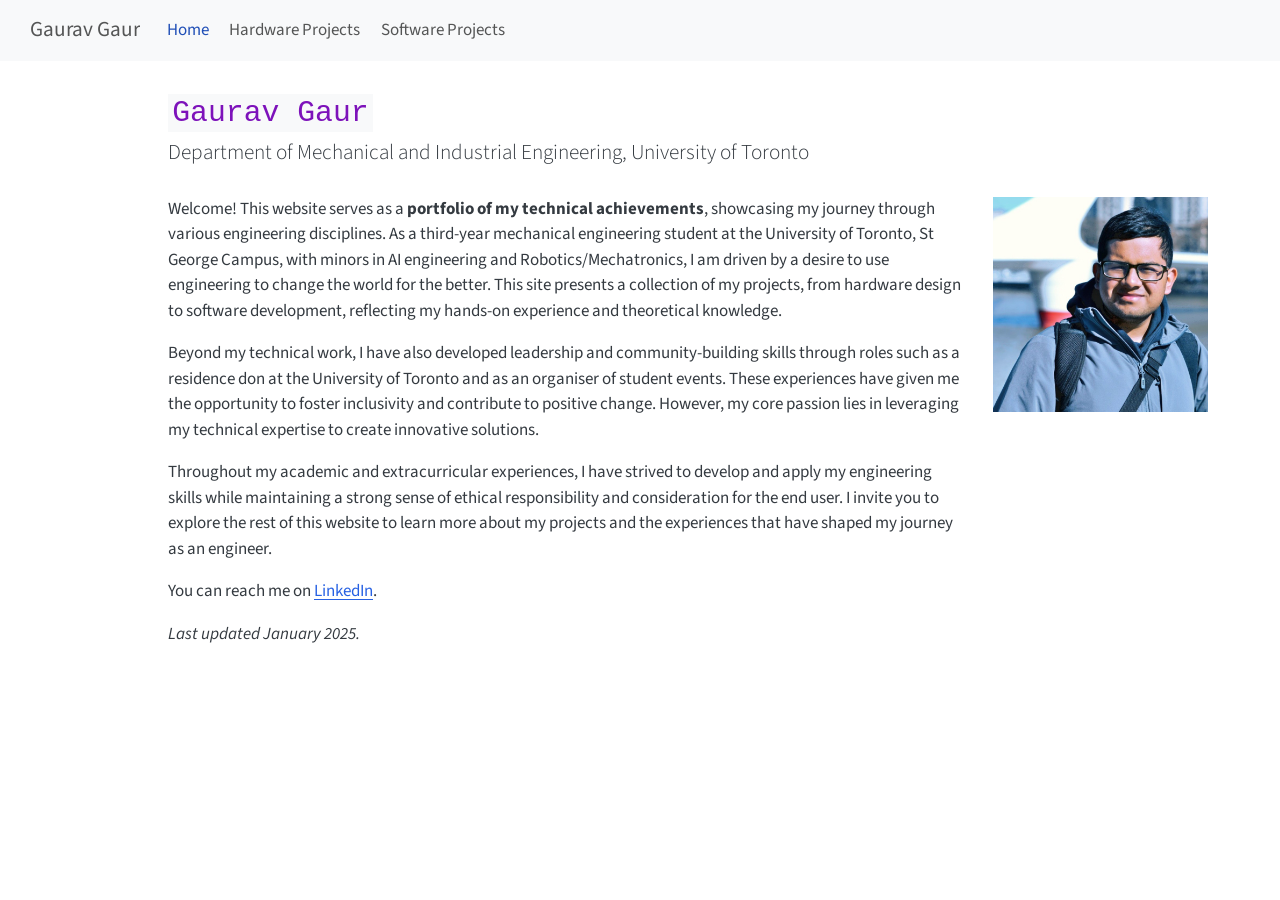
==== index.html @ c1fe20f4 "Website V0" ====
<!DOCTYPE html>
<html xmlns="http://www.w3.org/1999/xhtml" lang="en" xml:lang="en"><head>

<meta charset="utf-8">
<meta name="generator" content="quarto-1.6.39">

<meta name="viewport" content="width=device-width, initial-scale=1.0, user-scalable=yes">


<title>Gaurav Gaur – Gaurav Gaur</title>
<style>
code{white-space: pre-wrap;}
span.smallcaps{font-variant: small-caps;}
div.columns{display: flex; gap: min(4vw, 1.5em);}
div.column{flex: auto; overflow-x: auto;}
div.hanging-indent{margin-left: 1.5em; text-indent: -1.5em;}
ul.task-list{list-style: none;}
ul.task-list li input[type="checkbox"] {
  width: 0.8em;
  margin: 0 0.8em 0.2em -1em; /* quarto-specific, see https://github.com/quarto-dev/quarto-cli/issues/4556 */ 
  vertical-align: middle;
}
</style>


<script src="site_libs/quarto-nav/quarto-nav.js"></script>
<script src="site_libs/quarto-nav/headroom.min.js"></script>
<script src="site_libs/clipboard/clipboard.min.js"></script>
<script src="site_libs/quarto-search/autocomplete.umd.js"></script>
<script src="site_libs/quarto-search/fuse.min.js"></script>
<script src="site_libs/quarto-search/quarto-search.js"></script>
<meta name="quarto:offset" content="./">
<script src="site_libs/quarto-html/quarto.js"></script>
<script src="site_libs/quarto-html/popper.min.js"></script>
<script src="site_libs/quarto-html/tippy.umd.min.js"></script>
<script src="site_libs/quarto-html/anchor.min.js"></script>
<link href="site_libs/quarto-html/tippy.css" rel="stylesheet">
<link href="site_libs/quarto-html/quarto-syntax-highlighting-e26003cea8cd680ca0c55a263523d882.css" rel="stylesheet" id="quarto-text-highlighting-styles">
<script src="site_libs/bootstrap/bootstrap.min.js"></script>
<link href="site_libs/bootstrap/bootstrap-icons.css" rel="stylesheet">
<link href="site_libs/bootstrap/bootstrap-efa7e98065a4cd6c620c8244014e517a.min.css" rel="stylesheet" append-hash="true" id="quarto-bootstrap" data-mode="light">
<script id="quarto-search-options" type="application/json">{
  "location": "navbar",
  "copy-button": false,
  "collapse-after": 3,
  "panel-placement": "end",
  "type": "overlay",
  "limit": 50,
  "keyboard-shortcut": [
    "f",
    "/",
    "s"
  ],
  "show-item-context": false,
  "language": {
    "search-no-results-text": "No results",
    "search-matching-documents-text": "matching documents",
    "search-copy-link-title": "Copy link to search",
    "search-hide-matches-text": "Hide additional matches",
    "search-more-match-text": "more match in this document",
    "search-more-matches-text": "more matches in this document",
    "search-clear-button-title": "Clear",
    "search-text-placeholder": "",
    "search-detached-cancel-button-title": "Cancel",
    "search-submit-button-title": "Submit",
    "search-label": "Search"
  }
}</script>


<link rel="stylesheet" href="styles.css">
<meta property="og:title" content="Gaurav Gaur – Gaurav Gaur">
<meta property="og:description" content="Department of Mechanical and Industrial Engineering, University of Toronto">
<meta property="og:image" content="https://1gaurg1.github.io/design docs/images/pfp.jpeg">
<meta property="og:site_name" content="Gaurav Gaur">
</head>

<body class="nav-fixed">

<div id="quarto-search-results"></div>
  <header id="quarto-header" class="headroom fixed-top">
    <nav class="navbar navbar-expand-lg " data-bs-theme="dark">
      <div class="navbar-container container-fluid">
      <div class="navbar-brand-container mx-auto">
    <a class="navbar-brand" href="./index.html">
    <span class="navbar-title">Gaurav Gaur</span>
    </a>
  </div>
            <div id="quarto-search" class="" title="Search"></div>
          <button class="navbar-toggler" type="button" data-bs-toggle="collapse" data-bs-target="#navbarCollapse" aria-controls="navbarCollapse" role="menu" aria-expanded="false" aria-label="Toggle navigation" onclick="if (window.quartoToggleHeadroom) { window.quartoToggleHeadroom(); }">
  <span class="navbar-toggler-icon"></span>
</button>
          <div class="collapse navbar-collapse" id="navbarCollapse">
            <ul class="navbar-nav navbar-nav-scroll me-auto">
  <li class="nav-item">
    <a class="nav-link active" href="./index.html" aria-current="page"> 
<span class="menu-text">Home</span></a>
  </li>  
  <li class="nav-item">
    <a class="nav-link" href="./hardware.html"> 
<span class="menu-text">Hardware Projects</span></a>
  </li>  
  <li class="nav-item">
    <a class="nav-link" href="./software.html"> 
<span class="menu-text">Software Projects</span></a>
  </li>  
</ul>
          </div> <!-- /navcollapse -->
            <div class="quarto-navbar-tools">
</div>
      </div> <!-- /container-fluid -->
    </nav>
</header>
<!-- content -->
<div id="quarto-content" class="quarto-container page-columns page-rows-contents page-layout-article page-navbar">
<!-- sidebar -->
<!-- margin-sidebar -->
    <div id="quarto-margin-sidebar" class="sidebar margin-sidebar zindex-bottom">
        
    </div>
<!-- main -->
<main class="content page-columns page-full" id="quarto-document-content">

<header id="title-block-header" class="quarto-title-block default">
<div class="quarto-title">
<h1 class="title"><code>Gaurav Gaur</code></h1>
<p class="subtitle lead">Department of Mechanical and Industrial Engineering, University of Toronto</p>
</div>



<div class="quarto-title-meta">

    
  
    
  </div>
  


</header>


<p>Welcome! This website serves as a <strong>portfolio of my technical achievements</strong>, showcasing my journey through various engineering disciplines. As a third-year mechanical engineering student at the University of Toronto, St George Campus, with minors in AI engineering and Robotics/Mechatronics, I am driven by a desire to use engineering to change the world for the better. This site presents a collection of my projects, from hardware design to software development, reflecting my hands-on experience and theoretical knowledge.</p>

<div class="no-row-height column-margin column-container"><div class="">
<p><img src="design docs/images/pfp.jpeg" class="img-fluid"></p>
</div></div><p>Beyond my technical work, I have also developed leadership and community-building skills through roles such as a residence don at the University of Toronto and as an organiser of student events. These experiences have given me the opportunity to foster inclusivity and contribute to positive change. However, my core passion lies in leveraging my technical expertise to create innovative solutions.</p>
<p>Throughout my academic and extracurricular experiences, I have strived to develop and apply my engineering skills while maintaining a strong sense of ethical responsibility and consideration for the end user. I invite you to explore the rest of this website to learn more about my projects and the experiences that have shaped my journey as an engineer.</p>
<p>You can reach me on <a href="https://www.linkedin.com/in/gaurav-gaur-611779281/">LinkedIn</a>.</p>
<p><em>Last updated January 2025.</em></p>



</main> <!-- /main -->
<script id="quarto-html-after-body" type="application/javascript">
window.document.addEventListener("DOMContentLoaded", function (event) {
  const toggleBodyColorMode = (bsSheetEl) => {
    const mode = bsSheetEl.getAttribute("data-mode");
    const bodyEl = window.document.querySelector("body");
    if (mode === "dark") {
      bodyEl.classList.add("quarto-dark");
      bodyEl.classList.remove("quarto-light");
    } else {
      bodyEl.classList.add("quarto-light");
      bodyEl.classList.remove("quarto-dark");
    }
  }
  const toggleBodyColorPrimary = () => {
    const bsSheetEl = window.document.querySelector("link#quarto-bootstrap");
    if (bsSheetEl) {
      toggleBodyColorMode(bsSheetEl);
    }
  }
  toggleBodyColorPrimary();  
  const icon = "";
  const anchorJS = new window.AnchorJS();
  anchorJS.options = {
    placement: 'right',
    icon: icon
  };
  anchorJS.add('.anchored');
  const isCodeAnnotation = (el) => {
    for (const clz of el.classList) {
      if (clz.startsWith('code-annotation-')) {                     
        return true;
      }
    }
    return false;
  }
  const onCopySuccess = function(e) {
    // button target
    const button = e.trigger;
    // don't keep focus
    button.blur();
    // flash "checked"
    button.classList.add('code-copy-button-checked');
    var currentTitle = button.getAttribute("title");
    button.setAttribute("title", "Copied!");
    let tooltip;
    if (window.bootstrap) {
      button.setAttribute("data-bs-toggle", "tooltip");
      button.setAttribute("data-bs-placement", "left");
      button.setAttribute("data-bs-title", "Copied!");
      tooltip = new bootstrap.Tooltip(button, 
        { trigger: "manual", 
          customClass: "code-copy-button-tooltip",
          offset: [0, -8]});
      tooltip.show();    
    }
    setTimeout(function() {
      if (tooltip) {
        tooltip.hide();
        button.removeAttribute("data-bs-title");
        button.removeAttribute("data-bs-toggle");
        button.removeAttribute("data-bs-placement");
      }
      button.setAttribute("title", currentTitle);
      button.classList.remove('code-copy-button-checked');
    }, 1000);
    // clear code selection
    e.clearSelection();
  }
  const getTextToCopy = function(trigger) {
      const codeEl = trigger.previousElementSibling.cloneNode(true);
      for (const childEl of codeEl.children) {
        if (isCodeAnnotation(childEl)) {
          childEl.remove();
        }
      }
      return codeEl.innerText;
  }
  const clipboard = new window.ClipboardJS('.code-copy-button:not([data-in-quarto-modal])', {
    text: getTextToCopy
  });
  clipboard.on('success', onCopySuccess);
  if (window.document.getElementById('quarto-embedded-source-code-modal')) {
    const clipboardModal = new window.ClipboardJS('.code-copy-button[data-in-quarto-modal]', {
      text: getTextToCopy,
      container: window.document.getElementById('quarto-embedded-source-code-modal')
    });
    clipboardModal.on('success', onCopySuccess);
  }
    var localhostRegex = new RegExp(/^(?:http|https):\/\/localhost\:?[0-9]*\//);
    var mailtoRegex = new RegExp(/^mailto:/);
      var filterRegex = new RegExp("https:\/\/1gaurg1\.github\.io");
    var isInternal = (href) => {
        return filterRegex.test(href) || localhostRegex.test(href) || mailtoRegex.test(href);
    }
    // Inspect non-navigation links and adorn them if external
 	var links = window.document.querySelectorAll('a[href]:not(.nav-link):not(.navbar-brand):not(.toc-action):not(.sidebar-link):not(.sidebar-item-toggle):not(.pagination-link):not(.no-external):not([aria-hidden]):not(.dropdown-item):not(.quarto-navigation-tool):not(.about-link)');
    for (var i=0; i<links.length; i++) {
      const link = links[i];
      if (!isInternal(link.href)) {
        // undo the damage that might have been done by quarto-nav.js in the case of
        // links that we want to consider external
        if (link.dataset.originalHref !== undefined) {
          link.href = link.dataset.originalHref;
        }
      }
    }
  function tippyHover(el, contentFn, onTriggerFn, onUntriggerFn) {
    const config = {
      allowHTML: true,
      maxWidth: 500,
      delay: 100,
      arrow: false,
      appendTo: function(el) {
          return el.parentElement;
      },
      interactive: true,
      interactiveBorder: 10,
      theme: 'quarto',
      placement: 'bottom-start',
    };
    if (contentFn) {
      config.content = contentFn;
    }
    if (onTriggerFn) {
      config.onTrigger = onTriggerFn;
    }
    if (onUntriggerFn) {
      config.onUntrigger = onUntriggerFn;
    }
    window.tippy(el, config); 
  }
  const noterefs = window.document.querySelectorAll('a[role="doc-noteref"]');
  for (var i=0; i<noterefs.length; i++) {
    const ref = noterefs[i];
    tippyHover(ref, function() {
      // use id or data attribute instead here
      let href = ref.getAttribute('data-footnote-href') || ref.getAttribute('href');
      try { href = new URL(href).hash; } catch {}
      const id = href.replace(/^#\/?/, "");
      const note = window.document.getElementById(id);
      if (note) {
        return note.innerHTML;
      } else {
        return "";
      }
    });
  }
  const xrefs = window.document.querySelectorAll('a.quarto-xref');
  const processXRef = (id, note) => {
    // Strip column container classes
    const stripColumnClz = (el) => {
      el.classList.remove("page-full", "page-columns");
      if (el.children) {
        for (const child of el.children) {
          stripColumnClz(child);
        }
      }
    }
    stripColumnClz(note)
    if (id === null || id.startsWith('sec-')) {
      // Special case sections, only their first couple elements
      const container = document.createElement("div");
      if (note.children && note.children.length > 2) {
        container.appendChild(note.children[0].cloneNode(true));
        for (let i = 1; i < note.children.length; i++) {
          const child = note.children[i];
          if (child.tagName === "P" && child.innerText === "") {
            continue;
          } else {
            container.appendChild(child.cloneNode(true));
            break;
          }
        }
        if (window.Quarto?.typesetMath) {
          window.Quarto.typesetMath(container);
        }
        return container.innerHTML
      } else {
        if (window.Quarto?.typesetMath) {
          window.Quarto.typesetMath(note);
        }
        return note.innerHTML;
      }
    } else {
      // Remove any anchor links if they are present
      const anchorLink = note.querySelector('a.anchorjs-link');
      if (anchorLink) {
        anchorLink.remove();
      }
      if (window.Quarto?.typesetMath) {
        window.Quarto.typesetMath(note);
      }
      if (note.classList.contains("callout")) {
        return note.outerHTML;
      } else {
        return note.innerHTML;
      }
    }
  }
  for (var i=0; i<xrefs.length; i++) {
    const xref = xrefs[i];
    tippyHover(xref, undefined, function(instance) {
      instance.disable();
      let url = xref.getAttribute('href');
      let hash = undefined; 
      if (url.startsWith('#')) {
        hash = url;
      } else {
        try { hash = new URL(url).hash; } catch {}
      }
      if (hash) {
        const id = hash.replace(/^#\/?/, "");
        const note = window.document.getElementById(id);
        if (note !== null) {
          try {
            const html = processXRef(id, note.cloneNode(true));
            instance.setContent(html);
          } finally {
            instance.enable();
            instance.show();
          }
        } else {
          // See if we can fetch this
          fetch(url.split('#')[0])
          .then(res => res.text())
          .then(html => {
            const parser = new DOMParser();
            const htmlDoc = parser.parseFromString(html, "text/html");
            const note = htmlDoc.getElementById(id);
            if (note !== null) {
              const html = processXRef(id, note);
              instance.setContent(html);
            } 
          }).finally(() => {
            instance.enable();
            instance.show();
          });
        }
      } else {
        // See if we can fetch a full url (with no hash to target)
        // This is a special case and we should probably do some content thinning / targeting
        fetch(url)
        .then(res => res.text())
        .then(html => {
          const parser = new DOMParser();
          const htmlDoc = parser.parseFromString(html, "text/html");
          const note = htmlDoc.querySelector('main.content');
          if (note !== null) {
            // This should only happen for chapter cross references
            // (since there is no id in the URL)
            // remove the first header
            if (note.children.length > 0 && note.children[0].tagName === "HEADER") {
              note.children[0].remove();
            }
            const html = processXRef(null, note);
            instance.setContent(html);
          } 
        }).finally(() => {
          instance.enable();
          instance.show();
        });
      }
    }, function(instance) {
    });
  }
      let selectedAnnoteEl;
      const selectorForAnnotation = ( cell, annotation) => {
        let cellAttr = 'data-code-cell="' + cell + '"';
        let lineAttr = 'data-code-annotation="' +  annotation + '"';
        const selector = 'span[' + cellAttr + '][' + lineAttr + ']';
        return selector;
      }
      const selectCodeLines = (annoteEl) => {
        const doc = window.document;
        const targetCell = annoteEl.getAttribute("data-target-cell");
        const targetAnnotation = annoteEl.getAttribute("data-target-annotation");
        const annoteSpan = window.document.querySelector(selectorForAnnotation(targetCell, targetAnnotation));
        const lines = annoteSpan.getAttribute("data-code-lines").split(",");
        const lineIds = lines.map((line) => {
          return targetCell + "-" + line;
        })
        let top = null;
        let height = null;
        let parent = null;
        if (lineIds.length > 0) {
            //compute the position of the single el (top and bottom and make a div)
            const el = window.document.getElementById(lineIds[0]);
            top = el.offsetTop;
            height = el.offsetHeight;
            parent = el.parentElement.parentElement;
          if (lineIds.length > 1) {
            const lastEl = window.document.getElementById(lineIds[lineIds.length - 1]);
            const bottom = lastEl.offsetTop + lastEl.offsetHeight;
            height = bottom - top;
          }
          if (top !== null && height !== null && parent !== null) {
            // cook up a div (if necessary) and position it 
            let div = window.document.getElementById("code-annotation-line-highlight");
            if (div === null) {
              div = window.document.createElement("div");
              div.setAttribute("id", "code-annotation-line-highlight");
              div.style.position = 'absolute';
              parent.appendChild(div);
            }
            div.style.top = top - 2 + "px";
            div.style.height = height + 4 + "px";
            div.style.left = 0;
            let gutterDiv = window.document.getElementById("code-annotation-line-highlight-gutter");
            if (gutterDiv === null) {
              gutterDiv = window.document.createElement("div");
              gutterDiv.setAttribute("id", "code-annotation-line-highlight-gutter");
              gutterDiv.style.position = 'absolute';
              const codeCell = window.document.getElementById(targetCell);
              const gutter = codeCell.querySelector('.code-annotation-gutter');
              gutter.appendChild(gutterDiv);
            }
            gutterDiv.style.top = top - 2 + "px";
            gutterDiv.style.height = height + 4 + "px";
          }
          selectedAnnoteEl = annoteEl;
        }
      };
      const unselectCodeLines = () => {
        const elementsIds = ["code-annotation-line-highlight", "code-annotation-line-highlight-gutter"];
        elementsIds.forEach((elId) => {
          const div = window.document.getElementById(elId);
          if (div) {
            div.remove();
          }
        });
        selectedAnnoteEl = undefined;
      };
        // Handle positioning of the toggle
    window.addEventListener(
      "resize",
      throttle(() => {
        elRect = undefined;
        if (selectedAnnoteEl) {
          selectCodeLines(selectedAnnoteEl);
        }
      }, 10)
    );
    function throttle(fn, ms) {
    let throttle = false;
    let timer;
      return (...args) => {
        if(!throttle) { // first call gets through
            fn.apply(this, args);
            throttle = true;
        } else { // all the others get throttled
            if(timer) clearTimeout(timer); // cancel #2
            timer = setTimeout(() => {
              fn.apply(this, args);
              timer = throttle = false;
            }, ms);
        }
      };
    }
      // Attach click handler to the DT
      const annoteDls = window.document.querySelectorAll('dt[data-target-cell]');
      for (const annoteDlNode of annoteDls) {
        annoteDlNode.addEventListener('click', (event) => {
          const clickedEl = event.target;
          if (clickedEl !== selectedAnnoteEl) {
            unselectCodeLines();
            const activeEl = window.document.querySelector('dt[data-target-cell].code-annotation-active');
            if (activeEl) {
              activeEl.classList.remove('code-annotation-active');
            }
            selectCodeLines(clickedEl);
            clickedEl.classList.add('code-annotation-active');
          } else {
            // Unselect the line
            unselectCodeLines();
            clickedEl.classList.remove('code-annotation-active');
          }
        });
      }
  const findCites = (el) => {
    const parentEl = el.parentElement;
    if (parentEl) {
      const cites = parentEl.dataset.cites;
      if (cites) {
        return {
          el,
          cites: cites.split(' ')
        };
      } else {
        return findCites(el.parentElement)
      }
    } else {
      return undefined;
    }
  };
  var bibliorefs = window.document.querySelectorAll('a[role="doc-biblioref"]');
  for (var i=0; i<bibliorefs.length; i++) {
    const ref = bibliorefs[i];
    const citeInfo = findCites(ref);
    if (citeInfo) {
      tippyHover(citeInfo.el, function() {
        var popup = window.document.createElement('div');
        citeInfo.cites.forEach(function(cite) {
          var citeDiv = window.document.createElement('div');
          citeDiv.classList.add('hanging-indent');
          citeDiv.classList.add('csl-entry');
          var biblioDiv = window.document.getElementById('ref-' + cite);
          if (biblioDiv) {
            citeDiv.innerHTML = biblioDiv.innerHTML;
          }
          popup.appendChild(citeDiv);
        });
        return popup.innerHTML;
      });
    }
  }
});
</script>
</div> <!-- /content -->




</body></html>
---- site_libs/quarto-html/tippy.css ----
.tippy-box[data-animation=fade][data-state=hidden]{opacity:0}[data-tippy-root]{max-width:calc(100vw - 10px)}.tippy-box{position:relative;background-color:#333;color:#fff;border-radius:4px;font-size:14px;line-height:1.4;white-space:normal;outline:0;transition-property:transform,visibility,opacity}.tippy-box[data-placement^=top]>.tippy-arrow{bottom:0}.tippy-box[data-placement^=top]>.tippy-arrow:before{bottom:-7px;left:0;border-width:8px 8px 0;border-top-color:initial;transform-origin:center top}.tippy-box[data-placement^=bottom]>.tippy-arrow{top:0}.tippy-box[data-placement^=bottom]>.tippy-arrow:before{top:-7px;left:0;border-width:0 8px 8px;border-bottom-color:initial;transform-origin:center bottom}.tippy-box[data-placement^=left]>.tippy-arrow{right:0}.tippy-box[data-placement^=left]>.tippy-arrow:before{border-width:8px 0 8px 8px;border-left-color:initial;right:-7px;transform-origin:center left}.tippy-box[data-placement^=right]>.tippy-arrow{left:0}.tippy-box[data-placement^=right]>.tippy-arrow:before{left:-7px;border-width:8px 8px 8px 0;border-right-color:initial;transform-origin:center right}.tippy-box[data-inertia][data-state=visible]{transition-timing-function:cubic-bezier(.54,1.5,.38,1.11)}.tippy-arrow{width:16px;height:16px;color:#333}.tippy-arrow:before{content:"";position:absolute;border-color:transparent;border-style:solid}.tippy-content{position:relative;padding:5px 9px;z-index:1}
---- site_libs/quarto-html/quarto-syntax-highlighting-e26003cea8cd680ca0c55a263523d882.css ----
/* quarto syntax highlight colors */
:root {
  --quarto-hl-ot-color: #003B4F;
  --quarto-hl-at-color: #657422;
  --quarto-hl-ss-color: #20794D;
  --quarto-hl-an-color: #5E5E5E;
  --quarto-hl-fu-color: #4758AB;
  --quarto-hl-st-color: #20794D;
  --quarto-hl-cf-color: #003B4F;
  --quarto-hl-op-color: #5E5E5E;
  --quarto-hl-er-color: #AD0000;
  --quarto-hl-bn-color: #AD0000;
  --quarto-hl-al-color: #AD0000;
  --quarto-hl-va-color: #111111;
  --quarto-hl-bu-color: inherit;
  --quarto-hl-ex-color: inherit;
  --quarto-hl-pp-color: #AD0000;
  --quarto-hl-in-color: #5E5E5E;
  --quarto-hl-vs-color: #20794D;
  --quarto-hl-wa-color: #5E5E5E;
  --quarto-hl-do-color: #5E5E5E;
  --quarto-hl-im-color: #00769E;
  --quarto-hl-ch-color: #20794D;
  --quarto-hl-dt-color: #AD0000;
  --quarto-hl-fl-color: #AD0000;
  --quarto-hl-co-color: #5E5E5E;
  --quarto-hl-cv-color: #5E5E5E;
  --quarto-hl-cn-color: #8f5902;
  --quarto-hl-sc-color: #5E5E5E;
  --quarto-hl-dv-color: #AD0000;
  --quarto-hl-kw-color: #003B4F;
}

/* other quarto variables */
:root {
  --quarto-font-monospace: SFMono-Regular, Menlo, Monaco, Consolas, "Liberation Mono", "Courier New", monospace;
}

pre > code.sourceCode > span {
  color: #003B4F;
}

code span {
  color: #003B4F;
}

code.sourceCode > span {
  color: #003B4F;
}

div.sourceCode,
div.sourceCode pre.sourceCode {
  color: #003B4F;
}

code span.ot {
  color: #003B4F;
  font-style: inherit;
}

code span.at {
  color: #657422;
  font-style: inherit;
}

code span.ss {
  color: #20794D;
  font-style: inherit;
}

code span.an {
  color: #5E5E5E;
  font-style: inherit;
}

code span.fu {
  color: #4758AB;
  font-style: inherit;
}

code span.st {
  color: #20794D;
  font-style: inherit;
}

code span.cf {
  color: #003B4F;
  font-weight: bold;
  font-style: inherit;
}

code span.op {
  color: #5E5E5E;
  font-style: inherit;
}

code span.er {
  color: #AD0000;
  font-style: inherit;
}

code span.bn {
  color: #AD0000;
  font-style: inherit;
}

code span.al {
  color: #AD0000;
  font-style: inherit;
}

code span.va {
  color: #111111;
  font-style: inherit;
}

code span.bu {
  font-style: inherit;
}

code span.ex {
  font-style: inherit;
}

code span.pp {
  color: #AD0000;
  font-style: inherit;
}

code span.in {
  color: #5E5E5E;
  font-style: inherit;
}

code span.vs {
  color: #20794D;
  font-style: inherit;
}

code span.wa {
  color: #5E5E5E;
  font-style: italic;
}

code span.do {
  color: #5E5E5E;
  font-style: italic;
}

code span.im {
  color: #00769E;
  font-style: inherit;
}

code span.ch {
  color: #20794D;
  font-style: inherit;
}

code span.dt {
  color: #AD0000;
  font-style: inherit;
}

code span.fl {
  color: #AD0000;
  font-style: inherit;
}

code span.co {
  color: #5E5E5E;
  font-style: inherit;
}

code span.cv {
  color: #5E5E5E;
  font-style: italic;
}

code span.cn {
  color: #8f5902;
  font-style: inherit;
}

code span.sc {
  color: #5E5E5E;
  font-style: inherit;
}

code span.dv {
  color: #AD0000;
  font-style: inherit;
}

code span.kw {
  color: #003B4F;
  font-weight: bold;
  font-style: inherit;
}

.prevent-inlining {
  content: "</";
}

/*# sourceMappingURL=e90e9ab646ea9b1aaa61e089606e0f97.css.map */
---- styles.css ----
/* css styles */
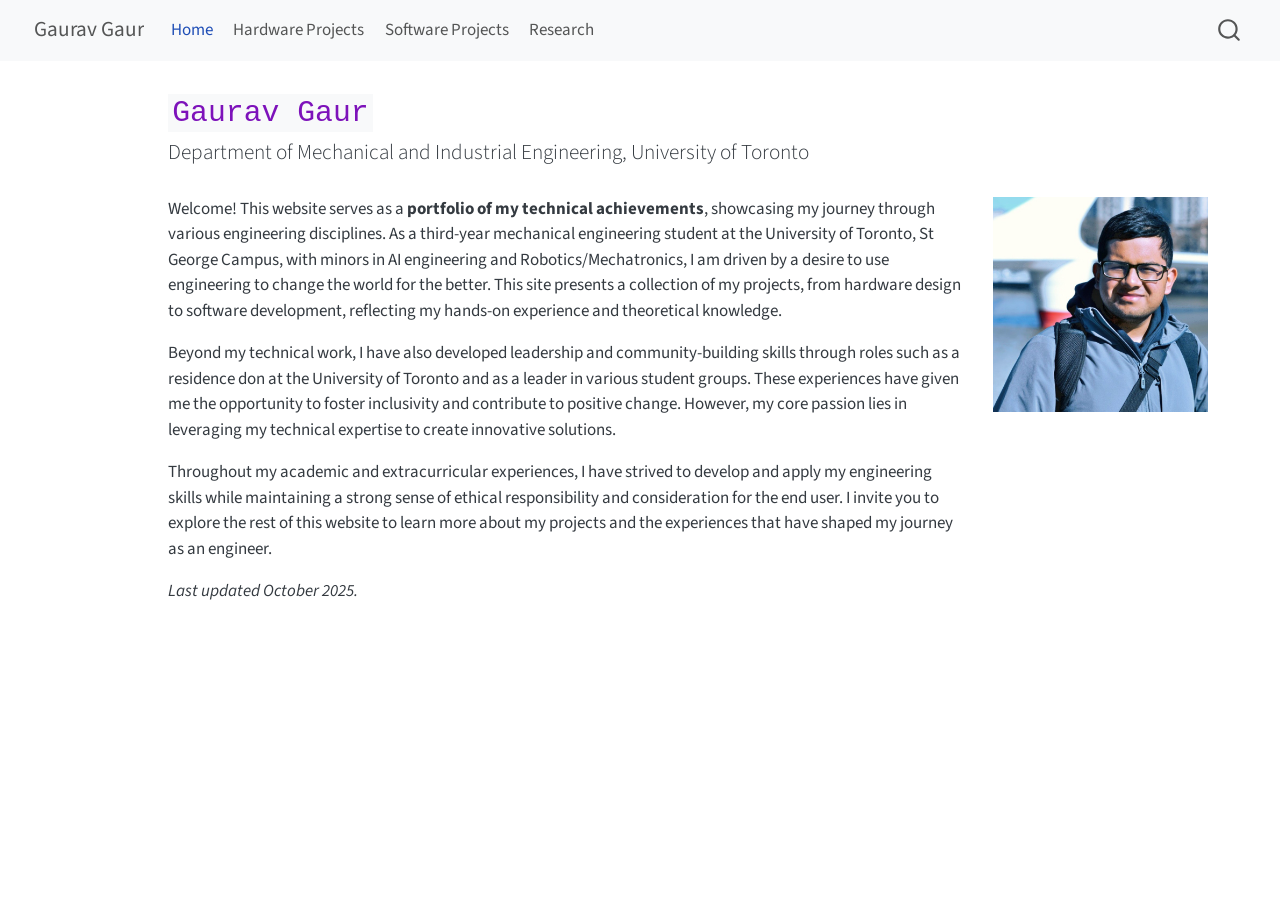
==== commit b376ed30: "Oct 27, 2025 website update note: previous commits were lost, website was first created in Dec 2024" ====
--- a/index.html
+++ b/index.html
@@ -2,7 +2,7 @@
 <html xmlns="http://www.w3.org/1999/xhtml" lang="en" xml:lang="en"><head>
 
 <meta charset="utf-8">
-<meta name="generator" content="quarto-1.6.39">
+<meta name="generator" content="quarto-1.8.24">
 
 <meta name="viewport" content="width=device-width, initial-scale=1.0, user-scalable=yes">
 
@@ -30,15 +30,17 @@
 <script src="site_libs/quarto-search/fuse.min.js"></script>
 <script src="site_libs/quarto-search/quarto-search.js"></script>
 <meta name="quarto:offset" content="./">
-<script src="site_libs/quarto-html/quarto.js"></script>
+<script src="site_libs/quarto-html/quarto.js" type="module"></script>
+<script src="site_libs/quarto-html/tabsets/tabsets.js" type="module"></script>
+<script src="site_libs/quarto-html/axe/axe-check.js" type="module"></script>
 <script src="site_libs/quarto-html/popper.min.js"></script>
 <script src="site_libs/quarto-html/tippy.umd.min.js"></script>
 <script src="site_libs/quarto-html/anchor.min.js"></script>
 <link href="site_libs/quarto-html/tippy.css" rel="stylesheet">
-<link href="site_libs/quarto-html/quarto-syntax-highlighting-e26003cea8cd680ca0c55a263523d882.css" rel="stylesheet" id="quarto-text-highlighting-styles">
+<link href="site_libs/quarto-html/quarto-syntax-highlighting-dc55a5b9e770e841cd82e46aadbfb9b0.css" rel="stylesheet" id="quarto-text-highlighting-styles">
 <script src="site_libs/bootstrap/bootstrap.min.js"></script>
 <link href="site_libs/bootstrap/bootstrap-icons.css" rel="stylesheet">
-<link href="site_libs/bootstrap/bootstrap-efa7e98065a4cd6c620c8244014e517a.min.css" rel="stylesheet" append-hash="true" id="quarto-bootstrap" data-mode="light">
+<link href="site_libs/bootstrap/bootstrap-e31584831b205ffbb2d98406f31c2a5b.min.css" rel="stylesheet" append-hash="true" id="quarto-bootstrap" data-mode="light">
 <script id="quarto-search-options" type="application/json">{
   "location": "navbar",
   "copy-button": false,
@@ -75,13 +77,15 @@
 <meta property="og:site_name" content="Gaurav Gaur">
 </head>
 
-<body class="nav-fixed">
+<body class="nav-fixed quarto-light">
 
 <div id="quarto-search-results"></div>
   <header id="quarto-header" class="headroom fixed-top">
     <nav class="navbar navbar-expand-lg " data-bs-theme="dark">
       <div class="navbar-container container-fluid">
       <div class="navbar-brand-container mx-auto">
+    <a href="./index.html" class="navbar-brand navbar-brand-logo">
+    </a>
     <a class="navbar-brand" href="./index.html">
     <span class="navbar-title">Gaurav Gaur</span>
     </a>
@@ -104,6 +108,10 @@
     <a class="nav-link" href="./software.html"> 
 <span class="menu-text">Software Projects</span></a>
   </li>  
+  <li class="nav-item">
+    <a class="nav-link" href="./research.html"> 
+<span class="menu-text">Research</span></a>
+  </li>  
 </ul>
           </div> <!-- /navcollapse -->
             <div class="quarto-navbar-tools">
@@ -145,245 +153,251 @@
 
 <div class="no-row-height column-margin column-container"><div class="">
 <p><img src="design docs/images/pfp.jpeg" class="img-fluid"></p>
-</div></div><p>Beyond my technical work, I have also developed leadership and community-building skills through roles such as a residence don at the University of Toronto and as an organiser of student events. These experiences have given me the opportunity to foster inclusivity and contribute to positive change. However, my core passion lies in leveraging my technical expertise to create innovative solutions.</p>
+</div></div><p>Beyond my technical work, I have also developed leadership and community-building skills through roles such as a residence don at the University of Toronto and as a leader in various student groups. These experiences have given me the opportunity to foster inclusivity and contribute to positive change. However, my core passion lies in leveraging my technical expertise to create innovative solutions.</p>
 <p>Throughout my academic and extracurricular experiences, I have strived to develop and apply my engineering skills while maintaining a strong sense of ethical responsibility and consideration for the end user. I invite you to explore the rest of this website to learn more about my projects and the experiences that have shaped my journey as an engineer.</p>
-<p>You can reach me on <a href="https://www.linkedin.com/in/gaurav-gaur-611779281/">LinkedIn</a>.</p>
-<p><em>Last updated January 2025.</em></p>
+<p><em>Last updated October 2025.</em></p>
 
 
 
 </main> <!-- /main -->
 <script id="quarto-html-after-body" type="application/javascript">
-window.document.addEventListener("DOMContentLoaded", function (event) {
-  const toggleBodyColorMode = (bsSheetEl) => {
-    const mode = bsSheetEl.getAttribute("data-mode");
-    const bodyEl = window.document.querySelector("body");
-    if (mode === "dark") {
-      bodyEl.classList.add("quarto-dark");
-      bodyEl.classList.remove("quarto-light");
-    } else {
-      bodyEl.classList.add("quarto-light");
-      bodyEl.classList.remove("quarto-dark");
-    }
-  }
-  const toggleBodyColorPrimary = () => {
-    const bsSheetEl = window.document.querySelector("link#quarto-bootstrap");
-    if (bsSheetEl) {
-      toggleBodyColorMode(bsSheetEl);
-    }
-  }
-  toggleBodyColorPrimary();  
-  const icon = "";
-  const anchorJS = new window.AnchorJS();
-  anchorJS.options = {
-    placement: 'right',
-    icon: icon
-  };
-  anchorJS.add('.anchored');
-  const isCodeAnnotation = (el) => {
-    for (const clz of el.classList) {
-      if (clz.startsWith('code-annotation-')) {                     
-        return true;
-      }
-    }
-    return false;
-  }
-  const onCopySuccess = function(e) {
-    // button target
-    const button = e.trigger;
-    // don't keep focus
-    button.blur();
-    // flash "checked"
-    button.classList.add('code-copy-button-checked');
-    var currentTitle = button.getAttribute("title");
-    button.setAttribute("title", "Copied!");
-    let tooltip;
-    if (window.bootstrap) {
-      button.setAttribute("data-bs-toggle", "tooltip");
-      button.setAttribute("data-bs-placement", "left");
-      button.setAttribute("data-bs-title", "Copied!");
-      tooltip = new bootstrap.Tooltip(button, 
-        { trigger: "manual", 
-          customClass: "code-copy-button-tooltip",
-          offset: [0, -8]});
-      tooltip.show();    
-    }
-    setTimeout(function() {
-      if (tooltip) {
-        tooltip.hide();
-        button.removeAttribute("data-bs-title");
-        button.removeAttribute("data-bs-toggle");
-        button.removeAttribute("data-bs-placement");
-      }
-      button.setAttribute("title", currentTitle);
-      button.classList.remove('code-copy-button-checked');
-    }, 1000);
-    // clear code selection
-    e.clearSelection();
-  }
-  const getTextToCopy = function(trigger) {
-      const codeEl = trigger.previousElementSibling.cloneNode(true);
+  window.document.addEventListener("DOMContentLoaded", function (event) {
+    const icon = "";
+    const anchorJS = new window.AnchorJS();
+    anchorJS.options = {
+      placement: 'right',
+      icon: icon
+    };
+    anchorJS.add('.anchored');
+    const isCodeAnnotation = (el) => {
+      for (const clz of el.classList) {
+        if (clz.startsWith('code-annotation-')) {                     
+          return true;
+        }
+      }
+      return false;
+    }
+    const onCopySuccess = function(e) {
+      // button target
+      const button = e.trigger;
+      // don't keep focus
+      button.blur();
+      // flash "checked"
+      button.classList.add('code-copy-button-checked');
+      var currentTitle = button.getAttribute("title");
+      button.setAttribute("title", "Copied!");
+      let tooltip;
+      if (window.bootstrap) {
+        button.setAttribute("data-bs-toggle", "tooltip");
+        button.setAttribute("data-bs-placement", "left");
+        button.setAttribute("data-bs-title", "Copied!");
+        tooltip = new bootstrap.Tooltip(button, 
+          { trigger: "manual", 
+            customClass: "code-copy-button-tooltip",
+            offset: [0, -8]});
+        tooltip.show();    
+      }
+      setTimeout(function() {
+        if (tooltip) {
+          tooltip.hide();
+          button.removeAttribute("data-bs-title");
+          button.removeAttribute("data-bs-toggle");
+          button.removeAttribute("data-bs-placement");
+        }
+        button.setAttribute("title", currentTitle);
+        button.classList.remove('code-copy-button-checked');
+      }, 1000);
+      // clear code selection
+      e.clearSelection();
+    }
+    const getTextToCopy = function(trigger) {
+      const outerScaffold = trigger.parentElement.cloneNode(true);
+      const codeEl = outerScaffold.querySelector('code');
       for (const childEl of codeEl.children) {
         if (isCodeAnnotation(childEl)) {
           childEl.remove();
         }
       }
       return codeEl.innerText;
-  }
-  const clipboard = new window.ClipboardJS('.code-copy-button:not([data-in-quarto-modal])', {
-    text: getTextToCopy
-  });
-  clipboard.on('success', onCopySuccess);
-  if (window.document.getElementById('quarto-embedded-source-code-modal')) {
-    const clipboardModal = new window.ClipboardJS('.code-copy-button[data-in-quarto-modal]', {
-      text: getTextToCopy,
-      container: window.document.getElementById('quarto-embedded-source-code-modal')
+    }
+    const clipboard = new window.ClipboardJS('.code-copy-button:not([data-in-quarto-modal])', {
+      text: getTextToCopy
     });
-    clipboardModal.on('success', onCopySuccess);
-  }
-    var localhostRegex = new RegExp(/^(?:http|https):\/\/localhost\:?[0-9]*\//);
-    var mailtoRegex = new RegExp(/^mailto:/);
-      var filterRegex = new RegExp("https:\/\/1gaurg1\.github\.io");
-    var isInternal = (href) => {
-        return filterRegex.test(href) || localhostRegex.test(href) || mailtoRegex.test(href);
-    }
-    // Inspect non-navigation links and adorn them if external
- 	var links = window.document.querySelectorAll('a[href]:not(.nav-link):not(.navbar-brand):not(.toc-action):not(.sidebar-link):not(.sidebar-item-toggle):not(.pagination-link):not(.no-external):not([aria-hidden]):not(.dropdown-item):not(.quarto-navigation-tool):not(.about-link)');
-    for (var i=0; i<links.length; i++) {
-      const link = links[i];
-      if (!isInternal(link.href)) {
-        // undo the damage that might have been done by quarto-nav.js in the case of
-        // links that we want to consider external
-        if (link.dataset.originalHref !== undefined) {
-          link.href = link.dataset.originalHref;
-        }
-      }
-    }
-  function tippyHover(el, contentFn, onTriggerFn, onUntriggerFn) {
-    const config = {
-      allowHTML: true,
-      maxWidth: 500,
-      delay: 100,
-      arrow: false,
-      appendTo: function(el) {
-          return el.parentElement;
-      },
-      interactive: true,
-      interactiveBorder: 10,
-      theme: 'quarto',
-      placement: 'bottom-start',
-    };
-    if (contentFn) {
-      config.content = contentFn;
-    }
-    if (onTriggerFn) {
-      config.onTrigger = onTriggerFn;
-    }
-    if (onUntriggerFn) {
-      config.onUntrigger = onUntriggerFn;
-    }
-    window.tippy(el, config); 
-  }
-  const noterefs = window.document.querySelectorAll('a[role="doc-noteref"]');
-  for (var i=0; i<noterefs.length; i++) {
-    const ref = noterefs[i];
-    tippyHover(ref, function() {
-      // use id or data attribute instead here
-      let href = ref.getAttribute('data-footnote-href') || ref.getAttribute('href');
-      try { href = new URL(href).hash; } catch {}
-      const id = href.replace(/^#\/?/, "");
-      const note = window.document.getElementById(id);
-      if (note) {
-        return note.innerHTML;
+    clipboard.on('success', onCopySuccess);
+    if (window.document.getElementById('quarto-embedded-source-code-modal')) {
+      const clipboardModal = new window.ClipboardJS('.code-copy-button[data-in-quarto-modal]', {
+        text: getTextToCopy,
+        container: window.document.getElementById('quarto-embedded-source-code-modal')
+      });
+      clipboardModal.on('success', onCopySuccess);
+    }
+      var localhostRegex = new RegExp(/^(?:http|https):\/\/localhost\:?[0-9]*\//);
+      var mailtoRegex = new RegExp(/^mailto:/);
+        var filterRegex = new RegExp("https:\/\/1gaurg1\.github\.io");
+      var isInternal = (href) => {
+          return filterRegex.test(href) || localhostRegex.test(href) || mailtoRegex.test(href);
+      }
+      // Inspect non-navigation links and adorn them if external
+     var links = window.document.querySelectorAll('a[href]:not(.nav-link):not(.navbar-brand):not(.toc-action):not(.sidebar-link):not(.sidebar-item-toggle):not(.pagination-link):not(.no-external):not([aria-hidden]):not(.dropdown-item):not(.quarto-navigation-tool):not(.about-link)');
+      for (var i=0; i<links.length; i++) {
+        const link = links[i];
+        if (!isInternal(link.href)) {
+          // undo the damage that might have been done by quarto-nav.js in the case of
+          // links that we want to consider external
+          if (link.dataset.originalHref !== undefined) {
+            link.href = link.dataset.originalHref;
+          }
+        }
+      }
+    function tippyHover(el, contentFn, onTriggerFn, onUntriggerFn) {
+      const config = {
+        allowHTML: true,
+        maxWidth: 500,
+        delay: 100,
+        arrow: false,
+        appendTo: function(el) {
+            return el.parentElement;
+        },
+        interactive: true,
+        interactiveBorder: 10,
+        theme: 'quarto',
+        placement: 'bottom-start',
+      };
+      if (contentFn) {
+        config.content = contentFn;
+      }
+      if (onTriggerFn) {
+        config.onTrigger = onTriggerFn;
+      }
+      if (onUntriggerFn) {
+        config.onUntrigger = onUntriggerFn;
+      }
+      window.tippy(el, config); 
+    }
+    const noterefs = window.document.querySelectorAll('a[role="doc-noteref"]');
+    for (var i=0; i<noterefs.length; i++) {
+      const ref = noterefs[i];
+      tippyHover(ref, function() {
+        // use id or data attribute instead here
+        let href = ref.getAttribute('data-footnote-href') || ref.getAttribute('href');
+        try { href = new URL(href).hash; } catch {}
+        const id = href.replace(/^#\/?/, "");
+        const note = window.document.getElementById(id);
+        if (note) {
+          return note.innerHTML;
+        } else {
+          return "";
+        }
+      });
+    }
+    const xrefs = window.document.querySelectorAll('a.quarto-xref');
+    const processXRef = (id, note) => {
+      // Strip column container classes
+      const stripColumnClz = (el) => {
+        el.classList.remove("page-full", "page-columns");
+        if (el.children) {
+          for (const child of el.children) {
+            stripColumnClz(child);
+          }
+        }
+      }
+      stripColumnClz(note)
+      if (id === null || id.startsWith('sec-')) {
+        // Special case sections, only their first couple elements
+        const container = document.createElement("div");
+        if (note.children && note.children.length > 2) {
+          container.appendChild(note.children[0].cloneNode(true));
+          for (let i = 1; i < note.children.length; i++) {
+            const child = note.children[i];
+            if (child.tagName === "P" && child.innerText === "") {
+              continue;
+            } else {
+              container.appendChild(child.cloneNode(true));
+              break;
+            }
+          }
+          if (window.Quarto?.typesetMath) {
+            window.Quarto.typesetMath(container);
+          }
+          return container.innerHTML
+        } else {
+          if (window.Quarto?.typesetMath) {
+            window.Quarto.typesetMath(note);
+          }
+          return note.innerHTML;
+        }
       } else {
-        return "";
-      }
-    });
-  }
-  const xrefs = window.document.querySelectorAll('a.quarto-xref');
-  const processXRef = (id, note) => {
-    // Strip column container classes
-    const stripColumnClz = (el) => {
-      el.classList.remove("page-full", "page-columns");
-      if (el.children) {
-        for (const child of el.children) {
-          stripColumnClz(child);
-        }
-      }
-    }
-    stripColumnClz(note)
-    if (id === null || id.startsWith('sec-')) {
-      // Special case sections, only their first couple elements
-      const container = document.createElement("div");
-      if (note.children && note.children.length > 2) {
-        container.appendChild(note.children[0].cloneNode(true));
-        for (let i = 1; i < note.children.length; i++) {
-          const child = note.children[i];
-          if (child.tagName === "P" && child.innerText === "") {
-            continue;
-          } else {
-            container.appendChild(child.cloneNode(true));
-            break;
-          }
-        }
-        if (window.Quarto?.typesetMath) {
-          window.Quarto.typesetMath(container);
-        }
-        return container.innerHTML
-      } else {
+        // Remove any anchor links if they are present
+        const anchorLink = note.querySelector('a.anchorjs-link');
+        if (anchorLink) {
+          anchorLink.remove();
+        }
         if (window.Quarto?.typesetMath) {
           window.Quarto.typesetMath(note);
         }
-        return note.innerHTML;
-      }
-    } else {
-      // Remove any anchor links if they are present
-      const anchorLink = note.querySelector('a.anchorjs-link');
-      if (anchorLink) {
-        anchorLink.remove();
-      }
-      if (window.Quarto?.typesetMath) {
-        window.Quarto.typesetMath(note);
-      }
-      if (note.classList.contains("callout")) {
-        return note.outerHTML;
-      } else {
-        return note.innerHTML;
-      }
-    }
-  }
-  for (var i=0; i<xrefs.length; i++) {
-    const xref = xrefs[i];
-    tippyHover(xref, undefined, function(instance) {
-      instance.disable();
-      let url = xref.getAttribute('href');
-      let hash = undefined; 
-      if (url.startsWith('#')) {
-        hash = url;
-      } else {
-        try { hash = new URL(url).hash; } catch {}
-      }
-      if (hash) {
-        const id = hash.replace(/^#\/?/, "");
-        const note = window.document.getElementById(id);
-        if (note !== null) {
-          try {
-            const html = processXRef(id, note.cloneNode(true));
-            instance.setContent(html);
-          } finally {
-            instance.enable();
-            instance.show();
-          }
+        if (note.classList.contains("callout")) {
+          return note.outerHTML;
         } else {
-          // See if we can fetch this
-          fetch(url.split('#')[0])
+          return note.innerHTML;
+        }
+      }
+    }
+    for (var i=0; i<xrefs.length; i++) {
+      const xref = xrefs[i];
+      tippyHover(xref, undefined, function(instance) {
+        instance.disable();
+        let url = xref.getAttribute('href');
+        let hash = undefined; 
+        if (url.startsWith('#')) {
+          hash = url;
+        } else {
+          try { hash = new URL(url).hash; } catch {}
+        }
+        if (hash) {
+          const id = hash.replace(/^#\/?/, "");
+          const note = window.document.getElementById(id);
+          if (note !== null) {
+            try {
+              const html = processXRef(id, note.cloneNode(true));
+              instance.setContent(html);
+            } finally {
+              instance.enable();
+              instance.show();
+            }
+          } else {
+            // See if we can fetch this
+            fetch(url.split('#')[0])
+            .then(res => res.text())
+            .then(html => {
+              const parser = new DOMParser();
+              const htmlDoc = parser.parseFromString(html, "text/html");
+              const note = htmlDoc.getElementById(id);
+              if (note !== null) {
+                const html = processXRef(id, note);
+                instance.setContent(html);
+              } 
+            }).finally(() => {
+              instance.enable();
+              instance.show();
+            });
+          }
+        } else {
+          // See if we can fetch a full url (with no hash to target)
+          // This is a special case and we should probably do some content thinning / targeting
+          fetch(url)
           .then(res => res.text())
           .then(html => {
             const parser = new DOMParser();
             const htmlDoc = parser.parseFromString(html, "text/html");
-            const note = htmlDoc.getElementById(id);
+            const note = htmlDoc.querySelector('main.content');
             if (note !== null) {
-              const html = processXRef(id, note);
+              // This should only happen for chapter cross references
+              // (since there is no id in the URL)
+              // remove the first header
+              if (note.children.length > 0 && note.children[0].tagName === "HEADER") {
+                note.children[0].remove();
+              }
+              const html = processXRef(null, note);
               instance.setContent(html);
             } 
           }).finally(() => {
@@ -391,185 +405,161 @@
             instance.show();
           });
         }
+      }, function(instance) {
+      });
+    }
+        let selectedAnnoteEl;
+        const selectorForAnnotation = ( cell, annotation) => {
+          let cellAttr = 'data-code-cell="' + cell + '"';
+          let lineAttr = 'data-code-annotation="' +  annotation + '"';
+          const selector = 'span[' + cellAttr + '][' + lineAttr + ']';
+          return selector;
+        }
+        const selectCodeLines = (annoteEl) => {
+          const doc = window.document;
+          const targetCell = annoteEl.getAttribute("data-target-cell");
+          const targetAnnotation = annoteEl.getAttribute("data-target-annotation");
+          const annoteSpan = window.document.querySelector(selectorForAnnotation(targetCell, targetAnnotation));
+          const lines = annoteSpan.getAttribute("data-code-lines").split(",");
+          const lineIds = lines.map((line) => {
+            return targetCell + "-" + line;
+          })
+          let top = null;
+          let height = null;
+          let parent = null;
+          if (lineIds.length > 0) {
+              //compute the position of the single el (top and bottom and make a div)
+              const el = window.document.getElementById(lineIds[0]);
+              top = el.offsetTop;
+              height = el.offsetHeight;
+              parent = el.parentElement.parentElement;
+            if (lineIds.length > 1) {
+              const lastEl = window.document.getElementById(lineIds[lineIds.length - 1]);
+              const bottom = lastEl.offsetTop + lastEl.offsetHeight;
+              height = bottom - top;
+            }
+            if (top !== null && height !== null && parent !== null) {
+              // cook up a div (if necessary) and position it 
+              let div = window.document.getElementById("code-annotation-line-highlight");
+              if (div === null) {
+                div = window.document.createElement("div");
+                div.setAttribute("id", "code-annotation-line-highlight");
+                div.style.position = 'absolute';
+                parent.appendChild(div);
+              }
+              div.style.top = top - 2 + "px";
+              div.style.height = height + 4 + "px";
+              div.style.left = 0;
+              let gutterDiv = window.document.getElementById("code-annotation-line-highlight-gutter");
+              if (gutterDiv === null) {
+                gutterDiv = window.document.createElement("div");
+                gutterDiv.setAttribute("id", "code-annotation-line-highlight-gutter");
+                gutterDiv.style.position = 'absolute';
+                const codeCell = window.document.getElementById(targetCell);
+                const gutter = codeCell.querySelector('.code-annotation-gutter');
+                gutter.appendChild(gutterDiv);
+              }
+              gutterDiv.style.top = top - 2 + "px";
+              gutterDiv.style.height = height + 4 + "px";
+            }
+            selectedAnnoteEl = annoteEl;
+          }
+        };
+        const unselectCodeLines = () => {
+          const elementsIds = ["code-annotation-line-highlight", "code-annotation-line-highlight-gutter"];
+          elementsIds.forEach((elId) => {
+            const div = window.document.getElementById(elId);
+            if (div) {
+              div.remove();
+            }
+          });
+          selectedAnnoteEl = undefined;
+        };
+          // Handle positioning of the toggle
+      window.addEventListener(
+        "resize",
+        throttle(() => {
+          elRect = undefined;
+          if (selectedAnnoteEl) {
+            selectCodeLines(selectedAnnoteEl);
+          }
+        }, 10)
+      );
+      function throttle(fn, ms) {
+      let throttle = false;
+      let timer;
+        return (...args) => {
+          if(!throttle) { // first call gets through
+              fn.apply(this, args);
+              throttle = true;
+          } else { // all the others get throttled
+              if(timer) clearTimeout(timer); // cancel #2
+              timer = setTimeout(() => {
+                fn.apply(this, args);
+                timer = throttle = false;
+              }, ms);
+          }
+        };
+      }
+        // Attach click handler to the DT
+        const annoteDls = window.document.querySelectorAll('dt[data-target-cell]');
+        for (const annoteDlNode of annoteDls) {
+          annoteDlNode.addEventListener('click', (event) => {
+            const clickedEl = event.target;
+            if (clickedEl !== selectedAnnoteEl) {
+              unselectCodeLines();
+              const activeEl = window.document.querySelector('dt[data-target-cell].code-annotation-active');
+              if (activeEl) {
+                activeEl.classList.remove('code-annotation-active');
+              }
+              selectCodeLines(clickedEl);
+              clickedEl.classList.add('code-annotation-active');
+            } else {
+              // Unselect the line
+              unselectCodeLines();
+              clickedEl.classList.remove('code-annotation-active');
+            }
+          });
+        }
+    const findCites = (el) => {
+      const parentEl = el.parentElement;
+      if (parentEl) {
+        const cites = parentEl.dataset.cites;
+        if (cites) {
+          return {
+            el,
+            cites: cites.split(' ')
+          };
+        } else {
+          return findCites(el.parentElement)
+        }
       } else {
-        // See if we can fetch a full url (with no hash to target)
-        // This is a special case and we should probably do some content thinning / targeting
-        fetch(url)
-        .then(res => res.text())
-        .then(html => {
-          const parser = new DOMParser();
-          const htmlDoc = parser.parseFromString(html, "text/html");
-          const note = htmlDoc.querySelector('main.content');
-          if (note !== null) {
-            // This should only happen for chapter cross references
-            // (since there is no id in the URL)
-            // remove the first header
-            if (note.children.length > 0 && note.children[0].tagName === "HEADER") {
-              note.children[0].remove();
-            }
-            const html = processXRef(null, note);
-            instance.setContent(html);
-          } 
-        }).finally(() => {
-          instance.enable();
-          instance.show();
+        return undefined;
+      }
+    };
+    var bibliorefs = window.document.querySelectorAll('a[role="doc-biblioref"]');
+    for (var i=0; i<bibliorefs.length; i++) {
+      const ref = bibliorefs[i];
+      const citeInfo = findCites(ref);
+      if (citeInfo) {
+        tippyHover(citeInfo.el, function() {
+          var popup = window.document.createElement('div');
+          citeInfo.cites.forEach(function(cite) {
+            var citeDiv = window.document.createElement('div');
+            citeDiv.classList.add('hanging-indent');
+            citeDiv.classList.add('csl-entry');
+            var biblioDiv = window.document.getElementById('ref-' + cite);
+            if (biblioDiv) {
+              citeDiv.innerHTML = biblioDiv.innerHTML;
+            }
+            popup.appendChild(citeDiv);
+          });
+          return popup.innerHTML;
         });
       }
-    }, function(instance) {
-    });
-  }
-      let selectedAnnoteEl;
-      const selectorForAnnotation = ( cell, annotation) => {
-        let cellAttr = 'data-code-cell="' + cell + '"';
-        let lineAttr = 'data-code-annotation="' +  annotation + '"';
-        const selector = 'span[' + cellAttr + '][' + lineAttr + ']';
-        return selector;
-      }
-      const selectCodeLines = (annoteEl) => {
-        const doc = window.document;
-        const targetCell = annoteEl.getAttribute("data-target-cell");
-        const targetAnnotation = annoteEl.getAttribute("data-target-annotation");
-        const annoteSpan = window.document.querySelector(selectorForAnnotation(targetCell, targetAnnotation));
-        const lines = annoteSpan.getAttribute("data-code-lines").split(",");
-        const lineIds = lines.map((line) => {
-          return targetCell + "-" + line;
-        })
-        let top = null;
-        let height = null;
-        let parent = null;
-        if (lineIds.length > 0) {
-            //compute the position of the single el (top and bottom and make a div)
-            const el = window.document.getElementById(lineIds[0]);
-            top = el.offsetTop;
-            height = el.offsetHeight;
-            parent = el.parentElement.parentElement;
-          if (lineIds.length > 1) {
-            const lastEl = window.document.getElementById(lineIds[lineIds.length - 1]);
-            const bottom = lastEl.offsetTop + lastEl.offsetHeight;
-            height = bottom - top;
-          }
-          if (top !== null && height !== null && parent !== null) {
-            // cook up a div (if necessary) and position it 
-            let div = window.document.getElementById("code-annotation-line-highlight");
-            if (div === null) {
-              div = window.document.createElement("div");
-              div.setAttribute("id", "code-annotation-line-highlight");
-              div.style.position = 'absolute';
-              parent.appendChild(div);
-            }
-            div.style.top = top - 2 + "px";
-            div.style.height = height + 4 + "px";
-            div.style.left = 0;
-            let gutterDiv = window.document.getElementById("code-annotation-line-highlight-gutter");
-            if (gutterDiv === null) {
-              gutterDiv = window.document.createElement("div");
-              gutterDiv.setAttribute("id", "code-annotation-line-highlight-gutter");
-              gutterDiv.style.position = 'absolute';
-              const codeCell = window.document.getElementById(targetCell);
-              const gutter = codeCell.querySelector('.code-annotation-gutter');
-              gutter.appendChild(gutterDiv);
-            }
-            gutterDiv.style.top = top - 2 + "px";
-            gutterDiv.style.height = height + 4 + "px";
-          }
-          selectedAnnoteEl = annoteEl;
-        }
-      };
-      const unselectCodeLines = () => {
-        const elementsIds = ["code-annotation-line-highlight", "code-annotation-line-highlight-gutter"];
-        elementsIds.forEach((elId) => {
-          const div = window.document.getElementById(elId);
-          if (div) {
-            div.remove();
-          }
-        });
-        selectedAnnoteEl = undefined;
-      };
-        // Handle positioning of the toggle
-    window.addEventListener(
-      "resize",
-      throttle(() => {
-        elRect = undefined;
-        if (selectedAnnoteEl) {
-          selectCodeLines(selectedAnnoteEl);
-        }
-      }, 10)
-    );
-    function throttle(fn, ms) {
-    let throttle = false;
-    let timer;
-      return (...args) => {
-        if(!throttle) { // first call gets through
-            fn.apply(this, args);
-            throttle = true;
-        } else { // all the others get throttled
-            if(timer) clearTimeout(timer); // cancel #2
-            timer = setTimeout(() => {
-              fn.apply(this, args);
-              timer = throttle = false;
-            }, ms);
-        }
-      };
-    }
-      // Attach click handler to the DT
-      const annoteDls = window.document.querySelectorAll('dt[data-target-cell]');
-      for (const annoteDlNode of annoteDls) {
-        annoteDlNode.addEventListener('click', (event) => {
-          const clickedEl = event.target;
-          if (clickedEl !== selectedAnnoteEl) {
-            unselectCodeLines();
-            const activeEl = window.document.querySelector('dt[data-target-cell].code-annotation-active');
-            if (activeEl) {
-              activeEl.classList.remove('code-annotation-active');
-            }
-            selectCodeLines(clickedEl);
-            clickedEl.classList.add('code-annotation-active');
-          } else {
-            // Unselect the line
-            unselectCodeLines();
-            clickedEl.classList.remove('code-annotation-active');
-          }
-        });
-      }
-  const findCites = (el) => {
-    const parentEl = el.parentElement;
-    if (parentEl) {
-      const cites = parentEl.dataset.cites;
-      if (cites) {
-        return {
-          el,
-          cites: cites.split(' ')
-        };
-      } else {
-        return findCites(el.parentElement)
-      }
-    } else {
-      return undefined;
-    }
-  };
-  var bibliorefs = window.document.querySelectorAll('a[role="doc-biblioref"]');
-  for (var i=0; i<bibliorefs.length; i++) {
-    const ref = bibliorefs[i];
-    const citeInfo = findCites(ref);
-    if (citeInfo) {
-      tippyHover(citeInfo.el, function() {
-        var popup = window.document.createElement('div');
-        citeInfo.cites.forEach(function(cite) {
-          var citeDiv = window.document.createElement('div');
-          citeDiv.classList.add('hanging-indent');
-          citeDiv.classList.add('csl-entry');
-          var biblioDiv = window.document.getElementById('ref-' + cite);
-          if (biblioDiv) {
-            citeDiv.innerHTML = biblioDiv.innerHTML;
-          }
-          popup.appendChild(citeDiv);
-        });
-        return popup.innerHTML;
-      });
-    }
-  }
-});
-</script>
+    }
+  });
+  </script>
 </div> <!-- /content -->
 
 
--- a/site_libs/quarto-html/quarto-syntax-highlighting-dc55a5b9e770e841cd82e46aadbfb9b0.css
+++ b/site_libs/quarto-html/quarto-syntax-highlighting-dc55a5b9e770e841cd82e46aadbfb9b0.css
@@ -0,0 +1,236 @@
+/* quarto syntax highlight colors */
+:root {
+  --quarto-hl-ot-color: #003B4F;
+  --quarto-hl-at-color: #657422;
+  --quarto-hl-ss-color: #20794D;
+  --quarto-hl-an-color: #5E5E5E;
+  --quarto-hl-fu-color: #4758AB;
+  --quarto-hl-st-color: #20794D;
+  --quarto-hl-cf-color: #003B4F;
+  --quarto-hl-op-color: #5E5E5E;
+  --quarto-hl-er-color: #AD0000;
+  --quarto-hl-bn-color: #AD0000;
+  --quarto-hl-al-color: #AD0000;
+  --quarto-hl-va-color: #111111;
+  --quarto-hl-bu-color: inherit;
+  --quarto-hl-ex-color: inherit;
+  --quarto-hl-pp-color: #AD0000;
+  --quarto-hl-in-color: #5E5E5E;
+  --quarto-hl-vs-color: #20794D;
+  --quarto-hl-wa-color: #5E5E5E;
+  --quarto-hl-do-color: #5E5E5E;
+  --quarto-hl-im-color: #00769E;
+  --quarto-hl-ch-color: #20794D;
+  --quarto-hl-dt-color: #AD0000;
+  --quarto-hl-fl-color: #AD0000;
+  --quarto-hl-co-color: #5E5E5E;
+  --quarto-hl-cv-color: #5E5E5E;
+  --quarto-hl-cn-color: #8f5902;
+  --quarto-hl-sc-color: #5E5E5E;
+  --quarto-hl-dv-color: #AD0000;
+  --quarto-hl-kw-color: #003B4F;
+}
+
+/* other quarto variables */
+:root {
+  --quarto-font-monospace: SFMono-Regular, Menlo, Monaco, Consolas, "Liberation Mono", "Courier New", monospace;
+}
+
+/* syntax highlight based on Pandoc's rules */
+pre > code.sourceCode > span {
+  color: #003B4F;
+}
+
+code.sourceCode > span {
+  color: #003B4F;
+}
+
+div.sourceCode,
+div.sourceCode pre.sourceCode {
+  color: #003B4F;
+}
+
+/* Normal */
+code span {
+  color: #003B4F;
+}
+
+/* Alert */
+code span.al {
+  color: #AD0000;
+  font-style: inherit;
+}
+
+/* Annotation */
+code span.an {
+  color: #5E5E5E;
+  font-style: inherit;
+}
+
+/* Attribute */
+code span.at {
+  color: #657422;
+  font-style: inherit;
+}
+
+/* BaseN */
+code span.bn {
+  color: #AD0000;
+  font-style: inherit;
+}
+
+/* BuiltIn */
+code span.bu {
+  font-style: inherit;
+}
+
+/* ControlFlow */
+code span.cf {
+  color: #003B4F;
+  font-weight: bold;
+  font-style: inherit;
+}
+
+/* Char */
+code span.ch {
+  color: #20794D;
+  font-style: inherit;
+}
+
+/* Constant */
+code span.cn {
+  color: #8f5902;
+  font-style: inherit;
+}
+
+/* Comment */
+code span.co {
+  color: #5E5E5E;
+  font-style: inherit;
+}
+
+/* CommentVar */
+code span.cv {
+  color: #5E5E5E;
+  font-style: italic;
+}
+
+/* Documentation */
+code span.do {
+  color: #5E5E5E;
+  font-style: italic;
+}
+
+/* DataType */
+code span.dt {
+  color: #AD0000;
+  font-style: inherit;
+}
+
+/* DecVal */
+code span.dv {
+  color: #AD0000;
+  font-style: inherit;
+}
+
+/* Error */
+code span.er {
+  color: #AD0000;
+  font-style: inherit;
+}
+
+/* Extension */
+code span.ex {
+  font-style: inherit;
+}
+
+/* Float */
+code span.fl {
+  color: #AD0000;
+  font-style: inherit;
+}
+
+/* Function */
+code span.fu {
+  color: #4758AB;
+  font-style: inherit;
+}
+
+/* Import */
+code span.im {
+  color: #00769E;
+  font-style: inherit;
+}
+
+/* Information */
+code span.in {
+  color: #5E5E5E;
+  font-style: inherit;
+}
+
+/* Keyword */
+code span.kw {
+  color: #003B4F;
+  font-weight: bold;
+  font-style: inherit;
+}
+
+/* Operator */
+code span.op {
+  color: #5E5E5E;
+  font-style: inherit;
+}
+
+/* Other */
+code span.ot {
+  color: #003B4F;
+  font-style: inherit;
+}
+
+/* Preprocessor */
+code span.pp {
+  color: #AD0000;
+  font-style: inherit;
+}
+
+/* SpecialChar */
+code span.sc {
+  color: #5E5E5E;
+  font-style: inherit;
+}
+
+/* SpecialString */
+code span.ss {
+  color: #20794D;
+  font-style: inherit;
+}
+
+/* String */
+code span.st {
+  color: #20794D;
+  font-style: inherit;
+}
+
+/* Variable */
+code span.va {
+  color: #111111;
+  font-style: inherit;
+}
+
+/* VerbatimString */
+code span.vs {
+  color: #20794D;
+  font-style: inherit;
+}
+
+/* Warning */
+code span.wa {
+  color: #5E5E5E;
+  font-style: italic;
+}
+
+.prevent-inlining {
+  content: "</";
+}
+
+/*# sourceMappingURL=21f0b8dca5c347bd0a806dc2ce2adfe3.css.map */
